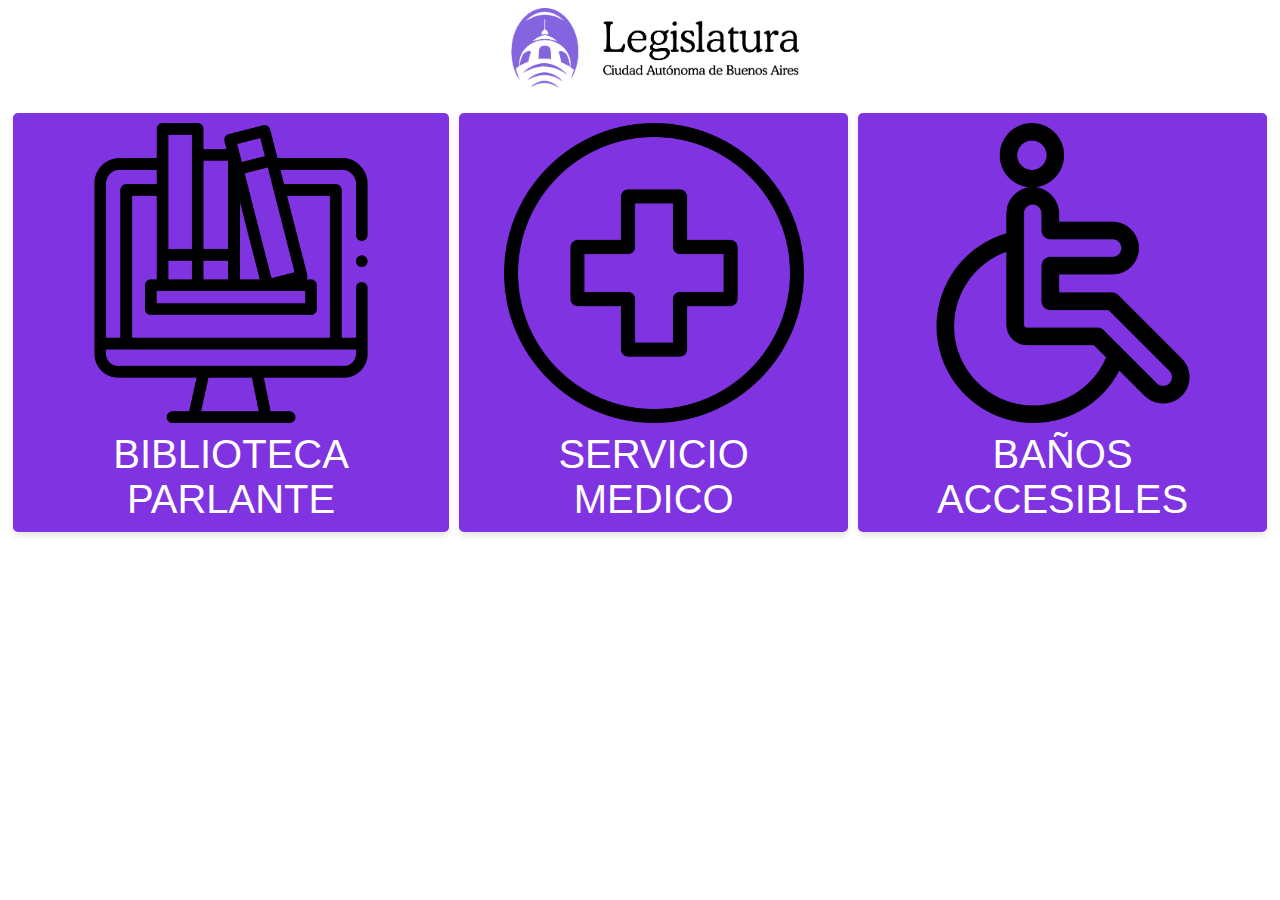
==== botonera.html @ 6599b128 "appcomunicacio" ====
<!DOCTYPE html>
<html lang="en">
<head>
    <meta charset="UTF-8">
    <meta name="viewport" content="width=device-width, initial-scale=1.0">
    <title>Document</title>
    <link rel="stylesheet" href="./css/styles.css">
    <script src="./js/app.js"></script>
</head>
<body class="body">
    <header class="header">
        <div class="containerTitulo">
            <img src="./logo-lcaba.png" alt="" class="logoCaba">
        </div>
    </header>
    <main class="main">
        <h2 class="subTitulo"></h2>
        <div class="containerBotones">
            <button class="boton" id="biblio">
                <img src="./biblioteca-en-linea.png" alt="" class="logo-bano">
                BIBLIOTECA PARLANTE
                <audio src="./biblio-audio.mp3" id="audio"></audio>
            </button>
            <button onclick="mostrarAlerta1()" class="boton" id="medico">
                <img src="./simbolo-medico.png" alt="" class="logo-bano">
                SERVICIO MEDICO
            </button>
            <button onclick="mostrarAlerta2()" class="boton" id="bano">
                <img src="./bano.png" alt="" class="logo-bano">
                BAÑOS ACCESIBLES
            </button>
        </div>
    </main>
    <footer>

    </footer>
</body>
</html>
---- css/styles.css ----
.boton{
    font-size: 40px;
    margin: 5px;
    padding: 10px 20px;
    background-color: rgb(127, 51, 225);
    color: white;
    border: none;
    border-radius: 5px;
    cursor: pointer;
    box-shadow: 0 4px 6px rgba(0, 0, 0, 0.1);
}
.boton:hover{
    background-color: #c576d6;
}
.containerTitulo{
    display: flex;
    justify-content: center;
}
.accesibilidad{
    height: 150px;
    margin-top: 100px;
}
.container-acces{
    display: flex;
    justify-content: center;
}
.logoCaba{
    height: 80px;
    margin-left: 30px;
}
.titulo{
    color: blueviolet;
    margin-right: 30px;
    
    
}
.header{
    background-color: white;
}

.subTitulo{
    color: white;
    font-family: 'Segoe UI', Tahoma, Geneva, Verdana, sans-serif;
}

.containerBotones{
    display: flex;
    justify-content: center;
}
.btn {
    padding: 10px 20px;
    background-color:rgb(127, 51, 225);
    color: white;
    text-decoration: none; 
    border-radius: 5px;
    font-family: 'Segoe UI', Tahoma, Geneva, Verdana, sans-serif;
    cursor: pointer;
    font-size: 30px;
    display: inline-block;
    margin-top: 70px;
}
.container-btn{
    display: flex;
    justify-content: center;
}
.btn:hover {
    background-color: #c576d6;
}
.logo-bano{
    height: 300px;
}
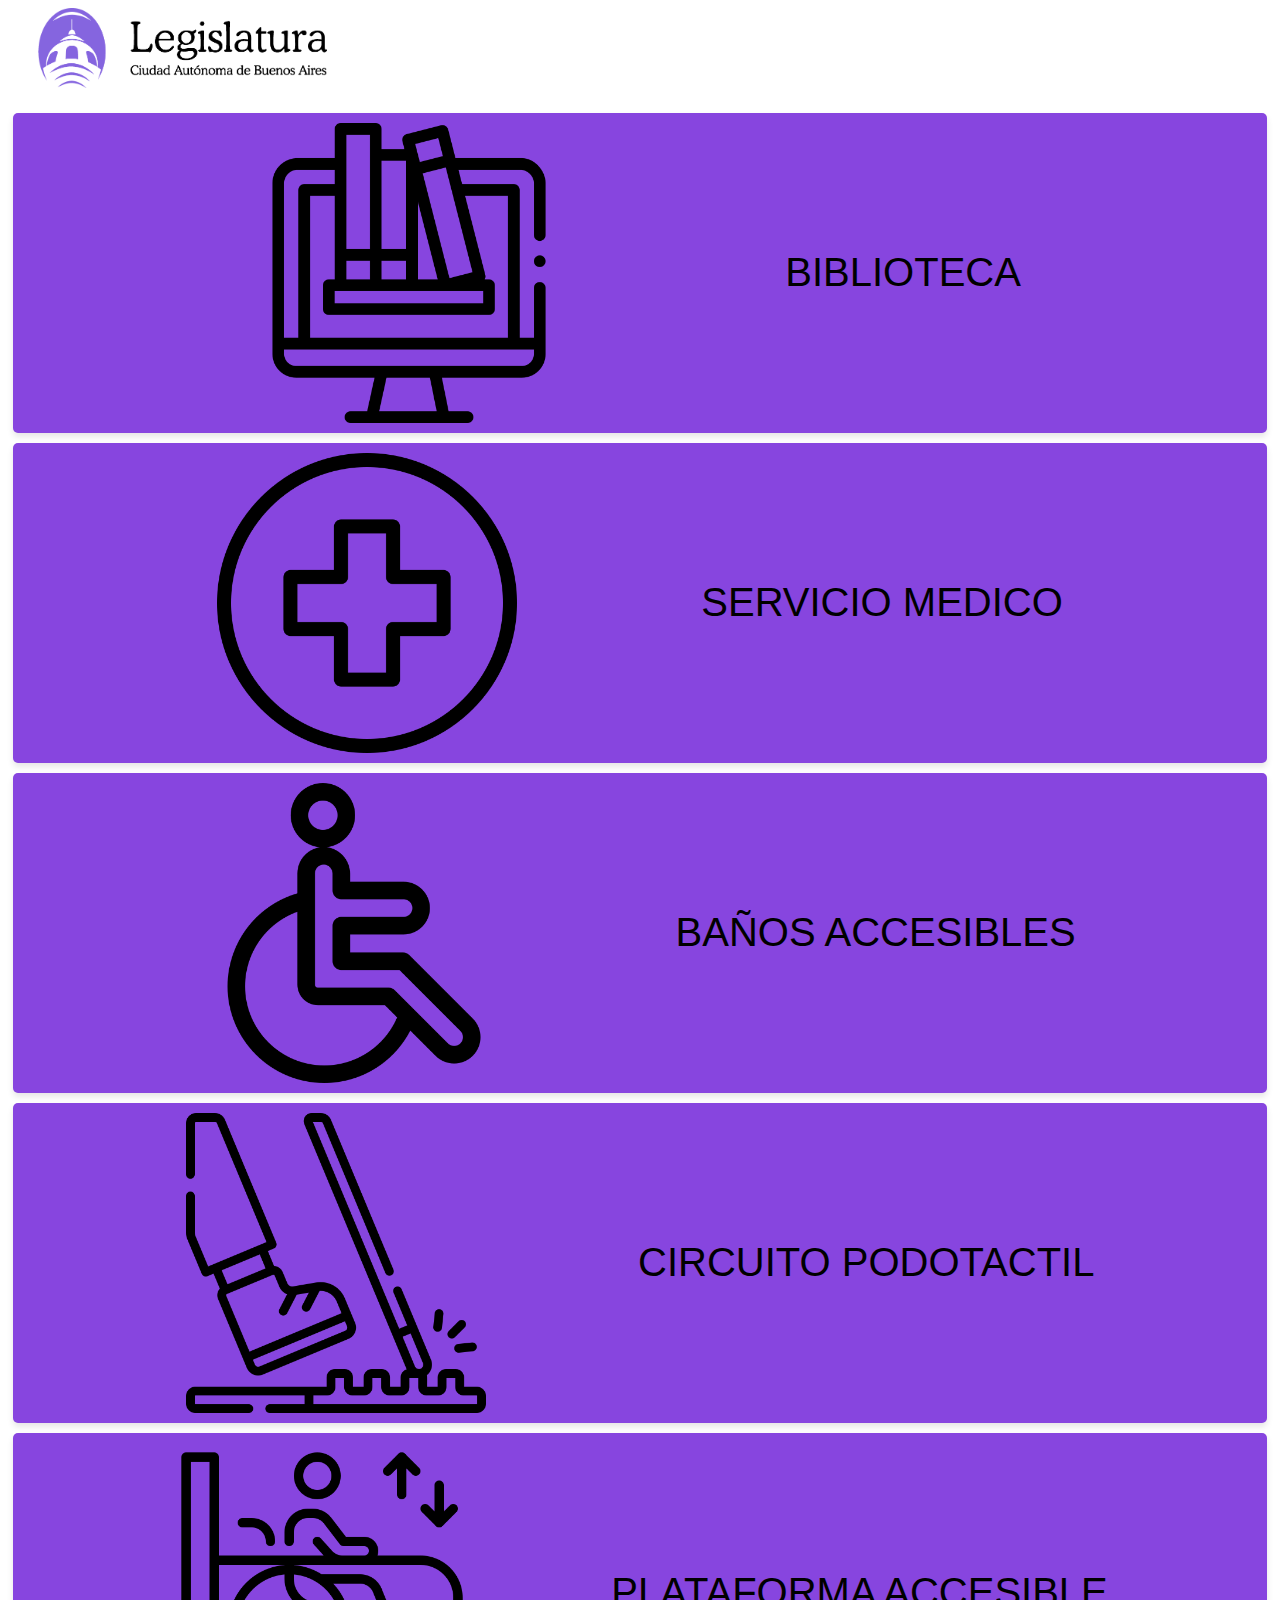
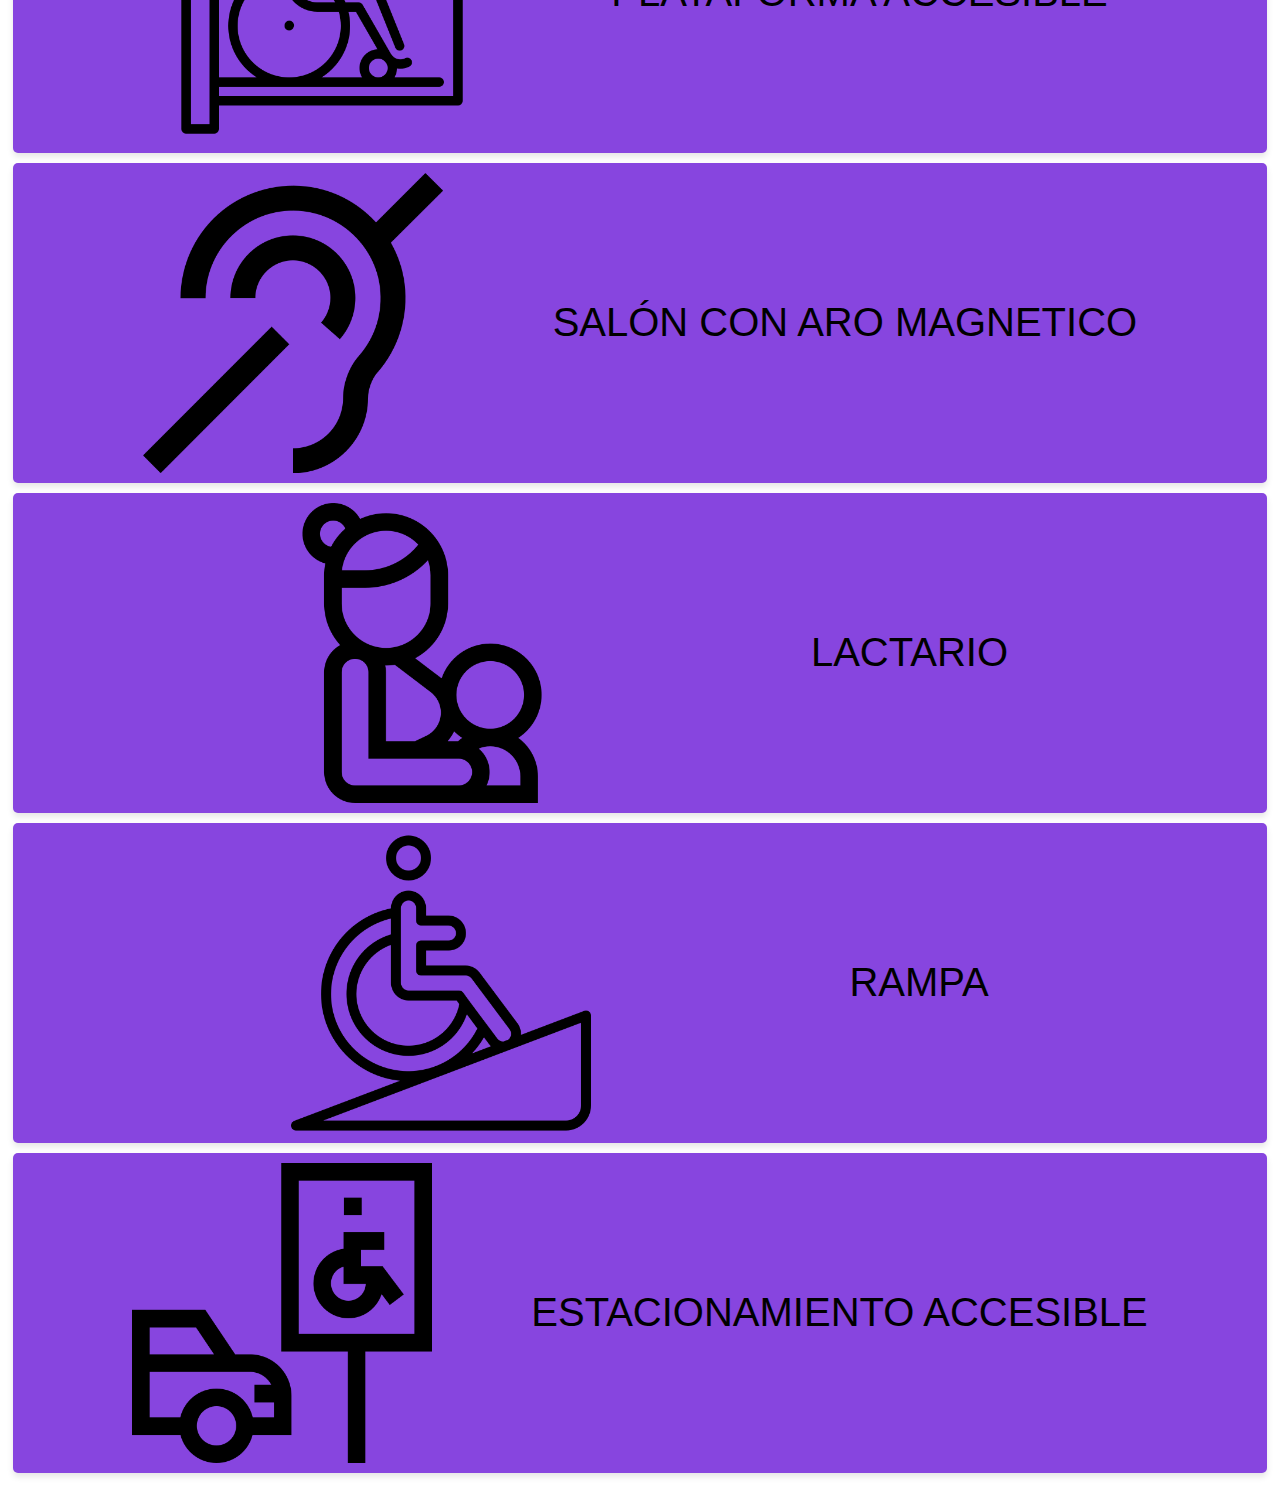
==== commit a44eddbd: "segundo boceto" ====
--- a/botonera.html
+++ b/botonera.html
@@ -10,24 +10,47 @@
 <body class="body">
     <header class="header">
         <div class="containerTitulo">
-            <img src="./logo-lcaba.png" alt="" class="logoCaba">
+            <img src="./imagenes/logo-lcaba.png" alt="" class="logoCaba">
         </div>
     </header>
     <main class="main">
         <h2 class="subTitulo"></h2>
         <div class="containerBotones">
-            <button class="boton" id="biblio">
-                <img src="./biblioteca-en-linea.png" alt="" class="logo-bano">
-                BIBLIOTECA PARLANTE
-                <audio src="./biblio-audio.mp3" id="audio"></audio>
+            <button class="boton" type="button" onclick="sound.play()">
+                <img src="./imagenes/biblioteca-en-linea.png" alt="" class="logo-bano">
+                BIBLIOTECA 
             </button>
-            <button onclick="mostrarAlerta1()" class="boton" id="medico">
-                <img src="./simbolo-medico.png" alt="" class="logo-bano">
+            <button onclick="sound1.play()" class="boton" type="button">
+                <img src="./imagenes/simbolo-medico.png" alt="" class="logo-bano">
                 SERVICIO MEDICO
             </button>
-            <button onclick="mostrarAlerta2()" class="boton" id="bano">
-                <img src="./bano.png" alt="" class="logo-bano">
+            <button onclick="sound2.play()" class="boton" type="button">
+                <img src="./imagenes/bano.png" alt="" class="logo-bano">
                 BAÑOS ACCESIBLES
+            </button>
+            <button class="boton" type="button" onclick="sound3.play()">
+                <img src="./imagenes/tactil.png" alt="" class="logo-bano">
+                CIRCUITO PODOTACTIL
+            </button>
+            <button class="boton" type="button" onclick="sound4.play()">
+                <img src="./imagenes/acceso-al-ascensor.png" alt="" class="logo-bano">
+                PLATAFORMA ACCESIBLE
+            </button>
+            <button class="boton" type="button" onclick="sound5.play()">
+                <img src="./imagenes/oido-sordo.png" alt="" class="logo-bano">
+                SALÓN CON ARO MAGNETICO
+            </button>
+            <button class="boton" type="button" onclick="sound6.play()">
+                <img src="./imagenes/amamantamiento.png" alt="" class="logo-bano">
+                LACTARIO
+            </button>
+            <button class="boton" type="button" onclick="sound7.play()">
+                <img src="./imagenes/rampa.png" alt="" class="logo-bano">
+                RAMPA
+            </button>
+            <button class="boton" type="button" onclick="sound8.play()">
+                <img src="./imagenes/senal-de-estacionamiento.png" alt="" class="logo-bano">
+                ESTACIONAMIENTO ACCESIBLE
             </button>
         </div>
     </main>
--- a/css/styles.css
+++ b/css/styles.css
@@ -2,19 +2,22 @@
     font-size: 40px;
     margin: 5px;
     padding: 10px 20px;
-    background-color: rgb(127, 51, 225);
-    color: white;
+    background-color: rgb(135, 69, 223);
+    color: black;
     border: none;
     border-radius: 5px;
     cursor: pointer;
     box-shadow: 0 4px 6px rgba(0, 0, 0, 0.1);
+    display: flex;
+    justify-content: space-evenly;
+    align-items: center;
 }
 .boton:hover{
-    background-color: #c576d6;
+    background-color: #c076d6;
 }
 .containerTitulo{
     display: flex;
-    justify-content: center;
+    justify-content: left;
 }
 .accesibilidad{
     height: 150px;
@@ -45,7 +48,8 @@
 
 .containerBotones{
     display: flex;
-    justify-content: center;
+    justify-content:center;
+    flex-direction:column;
 }
 .btn {
     padding: 10px 20px;
